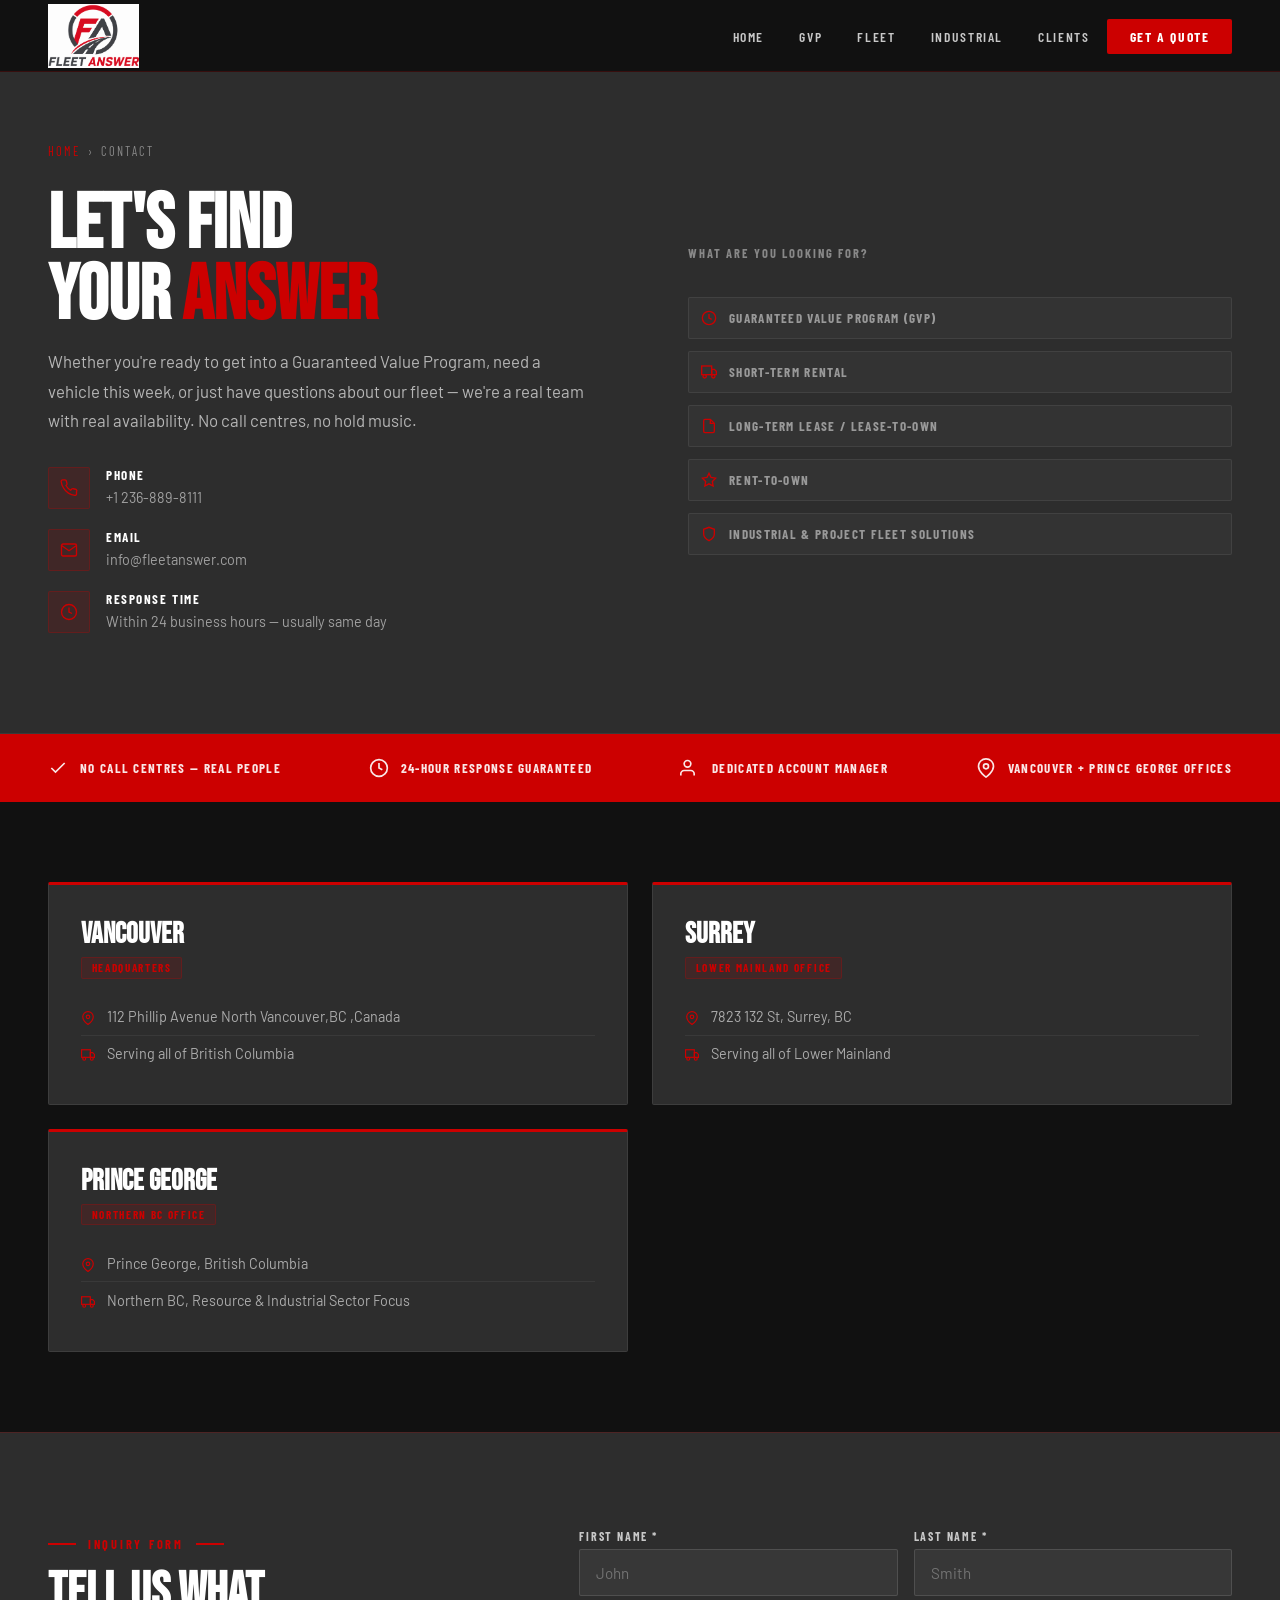
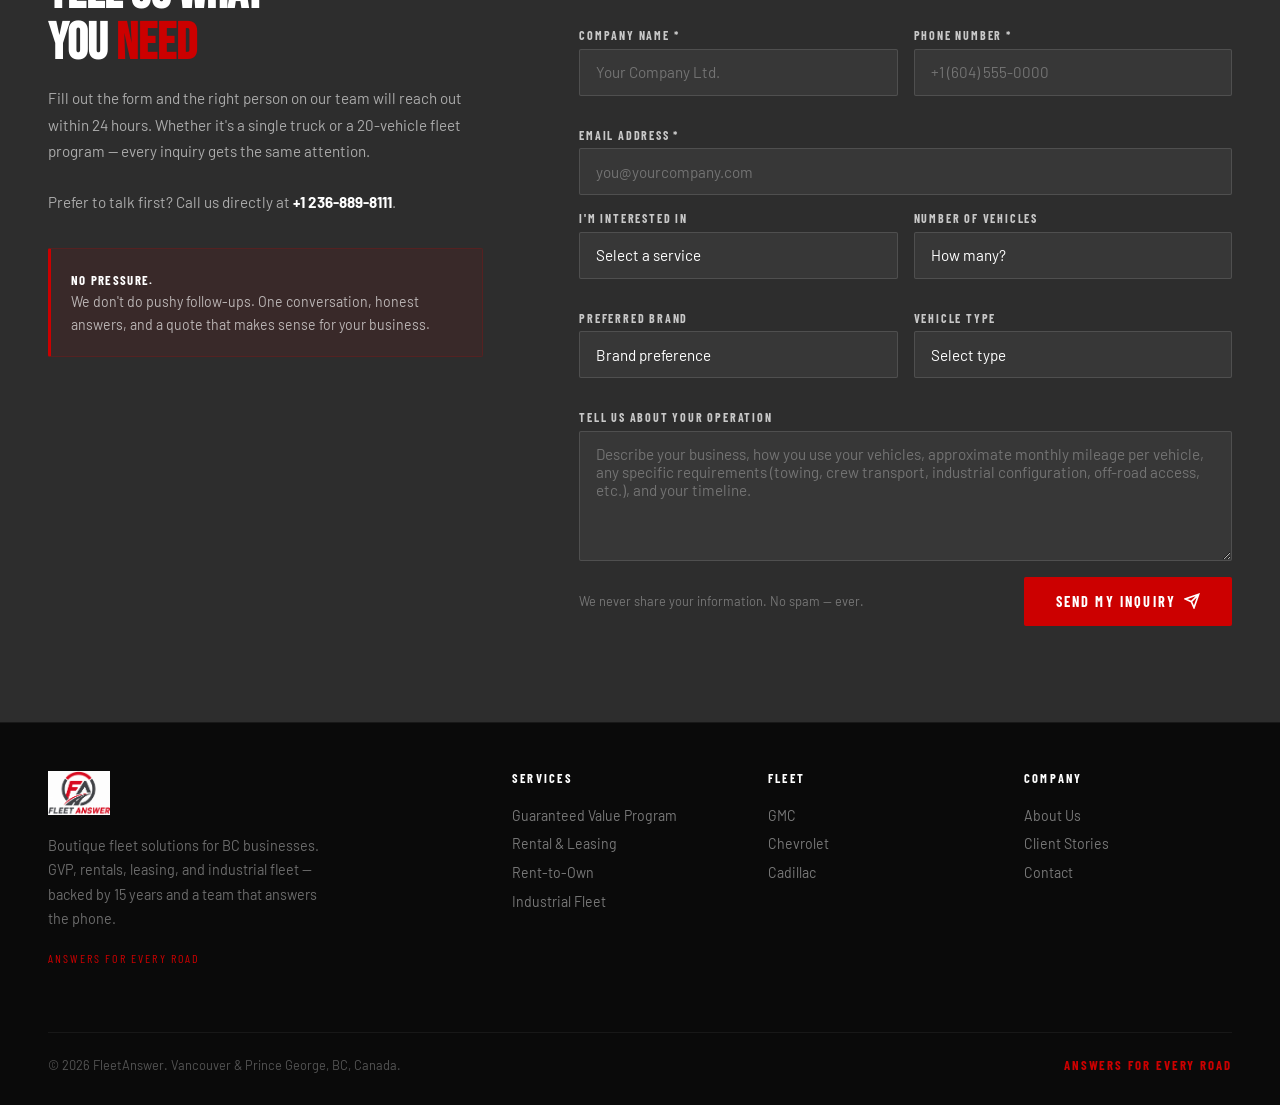
==== contact.html @ 7e9b6f15 "Update contact.html" ====
<!DOCTYPE html>
<html lang="en">
<head>
<meta charset="UTF-8">
<meta name="viewport" content="width=device-width, initial-scale=1.0">
<title>Contact Us — FleetAnswer | Vancouver & Prince George Fleet Solutions</title>
<link rel="stylesheet" href="shared.css">
<style>
  /* HERO */
  .page-hero { background: var(--charcoal); padding: 9rem 3rem 5rem; border-bottom: 1px solid rgba(255,255,255,0.06); }
  .page-hero-inner { max-width: 1300px; margin: 0 auto; display: grid; grid-template-columns: 1fr 1fr; gap: 6rem; align-items: center; }
  .page-hero h1 { font-family: var(--font-display); font-size: clamp(3rem,6vw,6rem); line-height: 0.92; text-transform: uppercase; color: var(--white); margin-bottom: 1rem; }
  .page-hero h1 .accent { color: var(--red); }
  .page-hero p { font-size: 1.05rem; line-height: 1.75; color: rgba(255,255,255,0.65); margin-bottom: 2rem; }
  .breadcrumb { font-family: var(--font-heading); font-size: 0.78rem; letter-spacing: 0.15em; text-transform: uppercase; color: var(--gray-mid); margin-bottom: 2rem; display: flex; align-items: center; gap: 0.5rem; }
  .breadcrumb a { color: var(--red); text-decoration: none; }

  /* CONTACT DETAILS */
  .contact-detail { display: flex; align-items: flex-start; gap: 1rem; margin-bottom: 1.25rem; }
  .cd-icon { width: 42px; height: 42px; flex-shrink: 0; background: rgba(204,0,0,0.12); border: 1px solid rgba(204,0,0,0.25); border-radius: 2px; display: flex; align-items: center; justify-content: center; }
  .cd-icon svg { width: 18px; height: 18px; stroke: var(--red); fill: none; stroke-width: 1.8; }
  .cd-text strong { font-family: var(--font-heading); font-size: 0.82rem; font-weight: 700; letter-spacing: 0.12em; text-transform: uppercase; color: var(--white); display: block; margin-bottom: 0.2rem; }
  .cd-text span { font-size: 0.9rem; color: rgba(255,255,255,0.55); line-height: 1.5; display: block; }
  .cd-text a { color: rgba(255,255,255,0.55); text-decoration: none; transition: color 0.2s; }
  .cd-text a:hover { color: var(--red); }

  /* OFFICES */
  .offices-section { background: var(--black); padding: 5rem 3rem; }
  .offices-inner { max-width: 1300px; margin: 0 auto; display: grid; grid-template-columns: 1fr 1fr; gap: 1.5rem; }
  .office-card { background: var(--charcoal); border: 1px solid rgba(255,255,255,0.08); border-top: 3px solid var(--red); padding: 2rem; border-radius: 2px; }
  .office-card h3 { font-family: var(--font-display); font-size: 1.8rem; text-transform: uppercase; color: var(--white); margin-bottom: 0.25rem; }
  .office-badge { display: inline-block; font-family: var(--font-heading); font-size: 0.7rem; font-weight: 700; letter-spacing: 0.15em; text-transform: uppercase; background: rgba(204,0,0,0.12); color: var(--red); border: 1px solid rgba(204,0,0,0.25); padding: 0.2rem 0.6rem; border-radius: 2px; margin-bottom: 1.25rem; }
  .office-details { list-style: none; }
  .office-details li { display: flex; align-items: flex-start; gap: 0.75rem; padding: 0.6rem 0; border-bottom: 1px solid rgba(255,255,255,0.06); font-size: 0.9rem; color: rgba(255,255,255,0.6); }
  .office-details li:last-child { border-bottom: none; }
  .office-details li svg { width: 14px; height: 14px; stroke: var(--red); fill: none; stroke-width: 2; flex-shrink: 0; margin-top: 3px; }

  /* MAIN FORM SECTION */
  .main-form-section { background: var(--charcoal); padding: 6rem 3rem; border-top: 1px solid rgba(204,0,0,0.2); }
  .main-form-inner { max-width: 1300px; margin: 0 auto; display: grid; grid-template-columns: 1fr 1.5fr; gap: 6rem; align-items: start; }
  .form-intro h2 { font-family: var(--font-display); font-size: clamp(2.2rem,4vw,3.5rem); text-transform: uppercase; color: var(--white); line-height: 1; margin-bottom: 1rem; }
  .form-intro h2 .accent { color: var(--red); }
  .form-intro p { font-size: 0.95rem; line-height: 1.75; color: rgba(255,255,255,0.6); margin-bottom: 1.5rem; }
  .quick-links { display: flex; flex-direction: column; gap: 0.75rem; margin-top: 2rem; }
  .quick-link { display: flex; align-items: center; gap: 0.75rem; text-decoration: none; font-family: var(--font-heading); font-size: 0.82rem; font-weight: 700; letter-spacing: 0.1em; text-transform: uppercase; color: rgba(255,255,255,0.5); transition: color 0.2s; padding: 0.75rem; background: rgba(255,255,255,0.03); border: 1px solid rgba(255,255,255,0.07); border-radius: 2px; }
  .quick-link:hover { color: var(--white); border-color: rgba(204,0,0,0.3); background: rgba(204,0,0,0.06); }
  .quick-link svg { width: 16px; height: 16px; stroke: var(--red); fill: none; stroke-width: 2; flex-shrink: 0; }

  /* RESPONSE PROMISE */
  .promise-bar { background: var(--red); padding: 1.5rem 3rem; }
  .promise-inner { max-width: 1300px; margin: 0 auto; display: flex; justify-content: space-between; align-items: center; gap: 2rem; flex-wrap: wrap; }
  .promise-item { display: flex; align-items: center; gap: 0.75rem; }
  .promise-item svg { width: 20px; height: 20px; stroke: rgba(255,255,255,0.9); fill: none; stroke-width: 2; }
  .promise-item span { font-family: var(--font-heading); font-size: 0.82rem; font-weight: 700; letter-spacing: 0.1em; text-transform: uppercase; color: rgba(255,255,255,0.9); }

  @media (max-width: 1024px) {
    .page-hero-inner { grid-template-columns: 1fr; gap: 3rem; }
    .offices-inner { grid-template-columns: 1fr; }
    .main-form-inner { grid-template-columns: 1fr; gap: 3rem; }
  }
  @media (max-width: 768px) {
    .page-hero { padding: 7rem 1.5rem 4rem; }
    .offices-section, .main-form-section { padding: 4rem 1.5rem; }
    .promise-bar { padding: 1.5rem; }
    .promise-inner { flex-direction: column; align-items: flex-start; gap: 1rem; }
  }
</style>
</head>
<body>
<div class="scroll-progress" id="scrollBar"></div>

<nav>
  <a href="index.html" class="nav-logo">
    <img src="logo.png" alt="FleetAnswers" onerror="this.style.display='none';document.querySelector('.nav-logo-fallback').style.display='block'">
    <span class="nav-logo-fallback" style="display:none;">FLEET<span style="color:var(--red);">ANSWERS</span></span>
  </a>
  <ul class="nav-links">
    <li><a href="index.html">Home</a></li>
    <li><a href="guaranteed-value-program.html">GVP</a></li>
    <li><a href="fleet.html">Fleet</a></li>
    <li><a href="industrial.html">Industrial</a></li>
    <li><a href="testimonials.html">Clients</a></li>
    <li><a href="contact.html" class="nav-cta active">Get a Quote</a></li>
  </ul>
  <button class="hamburger" onclick="openMobileNav()"><span></span><span></span><span></span></button>
</nav>
<div class="mobile-nav" id="mobileNav">
  <button class="mobile-nav-close" onclick="closeMobileNav()">✕</button>
  <a href="index.html" onclick="closeMobileNav()">Home</a>
  <a href="guaranteed-value-program.html" onclick="closeMobileNav()">GVP</a>
  <a href="fleet.html" onclick="closeMobileNav()">Fleet</a>
  <a href="industrial.html" onclick="closeMobileNav()">Industrial</a>
  <a href="testimonials.html" onclick="closeMobileNav()">Clients</a>
  <a href="contact.html" onclick="closeMobileNav()">Get a Quote</a>
</div>

<!-- HERO -->
<section class="page-hero">
  <div class="page-hero-inner">
    <div class="fade-in">
      <div class="breadcrumb"><a href="index.html">Home</a> <span>›</span> <span>Contact</span></div>
      <h1>Let's Find<br>Your <span class="accent">Answer</span></h1>
      <p>Whether you're ready to get into a Guaranteed Value Program, need a vehicle this week, or just have questions about our fleet — we're a real team with real availability. No call centres, no hold music.</p>

      <div class="contact-detail">
        <div class="cd-icon"><svg viewBox="0 0 24 24"><path d="M22 16.92v3a2 2 0 0 1-2.18 2 19.79 19.79 0 0 1-8.63-3.07A19.5 19.5 0 0 1 4.69 12 19.79 19.79 0 0 1 1.57 3.4 2 2 0 0 1 3.54 1.22h3a2 2 0 0 1 2 1.72c.127.96.361 1.903.7 2.81a2 2 0 0 1-.45 2.11L7.91 8.73a16 16 0 0 0 6.29 6.29l1.6-1.57a2 2 0 0 1 2.11-.45c.907.339 1.85.573 2.81.7A2 2 0 0 1 22 16.92z"/></svg></div>
        <div class="cd-text"><strong>Phone</strong><span> +1 236-889-8111</a></span></div>
      </div>
      <div class="contact-detail">
        <div class="cd-icon"><svg viewBox="0 0 24 24"><path d="M4 4h16c1.1 0 2 .9 2 2v12c0 1.1-.9 2-2 2H4c-1.1 0-2-.9-2-2V6c0-1.1.9-2 2-2z"/><polyline points="22,6 12,13 2,6"/></svg></div>
        <div class="cd-text"><strong>Email</strong><span><a href="mailto:info@fleetanswers.ca">info@fleetanswer.com</a></span></div>
      </div>
      <div class="contact-detail">
        <div class="cd-icon"><svg viewBox="0 0 24 24"><circle cx="12" cy="12" r="10"/><polyline points="12 6 12 12 16 14"/></svg></div>
        <div class="cd-text"><strong>Response Time</strong><span>Within 24 business hours — usually same day</span></div>
      </div>
    </div>

    <!-- Quick service links -->
    <div class="fade-in fade-in-delay-1">
      <p style="font-family:var(--font-heading);font-size:0.78rem;font-weight:700;letter-spacing:0.15em;text-transform:uppercase;color:var(--gray-mid);margin-bottom:1rem;">What Are You Looking For?</p>
      <div class="quick-links">
        <a href="guaranteed-value-program.html" class="quick-link">
          <svg viewBox="0 0 24 24"><path d="M12 2C6.48 2 2 6.48 2 12s4.48 10 10 10 10-4.48 10-10S17.52 2 12 2z"/><path d="M12 6v6l4 2"/></svg>
          Guaranteed Value Program (GVP)
        </a>
        <a href="fleet.html" class="quick-link">
          <svg viewBox="0 0 24 24"><rect x="1" y="3" width="15" height="13"/><polygon points="16 8 20 8 23 11 23 16 16 16 16 8"/><circle cx="5.5" cy="18.5" r="2.5"/><circle cx="18.5" cy="18.5" r="2.5"/></svg>
          Short-Term Rental
        </a>
        <a href="fleet.html" class="quick-link">
          <svg viewBox="0 0 24 24"><path d="M14 2H6a2 2 0 0 0-2 2v16a2 2 0 0 0 2 2h12a2 2 0 0 0 2-2V8z"/><polyline points="14 2 14 8 20 8"/></svg>
          Long-Term Lease / Lease-to-Own
        </a>
        <a href="fleet.html" class="quick-link">
          <svg viewBox="0 0 24 24"><path d="M12 2l3.09 6.26L22 9.27l-5 4.87 1.18 6.88L12 17.77l-6.18 3.25L7 14.14 2 9.27l6.91-1.01L12 2z"/></svg>
          Rent-to-Own
        </a>
        <a href="industrial.html" class="quick-link">
          <svg viewBox="0 0 24 24"><path d="M12 22s8-4 8-10V5l-8-3-8 3v7c0 6 8 10 8 10z"/></svg>
          Industrial &amp; Project Fleet Solutions
        </a>
      </div>
    </div>
  </div>
</section>

<!-- PROMISE BAR -->
<div class="promise-bar">
  <div class="promise-inner">
    <div class="promise-item"><svg viewBox="0 0 24 24"><polyline points="20 6 9 17 4 12"/></svg><span>No Call Centres — Real People</span></div>
    <div class="promise-item"><svg viewBox="0 0 24 24"><circle cx="12" cy="12" r="10"/><polyline points="12 6 12 12 16 14"/></svg><span>24-Hour Response Guaranteed</span></div>
    <div class="promise-item"><svg viewBox="0 0 24 24"><path d="M17 21v-2a4 4 0 0 0-4-4H5a4 4 0 0 0-4 4v2"/><circle cx="9" cy="7" r="4"/></svg><span>Dedicated Account Manager</span></div>
    <div class="promise-item"><svg viewBox="0 0 24 24"><path d="M21 10c0 7-9 13-9 13s-9-6-9-13a9 9 0 0 1 18 0z"/><circle cx="12" cy="10" r="3"/></svg><span>Vancouver + Prince George Offices</span></div>
  </div>
</div>

<!-- OFFICES -->
<section class="offices-section">
  <div class="offices-inner">
    <div class="office-card fade-in">
      <h3>Vancouver</h3>
      <span class="office-badge">Headquarters</span>
      <ul class="office-details">
        <li><svg viewBox="0 0 24 24"><path d="M21 10c0 7-9 13-9 13s-9-6-9-13a9 9 0 0 1 18 0z"/><circle cx="12" cy="10" r="3"/></svg>112 Phillip Avenue
North Vancouver,BC ,Canada</li>
        <li><svg viewBox="0 0 24 24"><rect x="1" y="3" width="15" height="13"/><polygon points="16 8 20 8 23 11 23 16 16 16 16 8"/><circle cx="5.5" cy="18.5" r="2.5"/><circle cx="18.5" cy="18.5" r="2.5"/></svg>Serving all of British Columbia</li>
      </ul>
    </div>
    <div class="office-card fade-in fade-in-delay-1">
      <h3>Surrey</h3>
      <span class="office-badge">Lower Mainland Office</span>
      <ul class="office-details">
        <li><svg viewBox="0 0 24 24"><path d="M21 10c0 7-9 13-9 13s-9-6-9-13a9 9 0 0 1 18 0z"/><circle cx="12" cy="10" r="3"/></svg>7823 132 St, Surrey, BC</li>
        <li><svg viewBox="0 0 24 24"><rect x="1" y="3" width="15" height="13"/><polygon points="16 8 20 8 23 11 23 16 16 16 16 8"/><circle cx="5.5" cy="18.5" r="2.5"/><circle cx="18.5" cy="18.5" r="2.5"/></svg>Serving all of Lower Mainland</li>
      </ul>
    </div>
        <div class="office-card fade-in">
      <h3>Prince George</h3>
      <span class="office-badge">Northern BC Office</span>
      <ul class="office-details">
        <li><svg viewBox="0 0 24 24"><path d="M21 10c0 7-9 13-9 13s-9-6-9-13a9 9 0 0 1 18 0z"/><circle cx="12" cy="10" r="3"/></svg>Prince George, British Columbia</li>
        <li><svg viewBox="0 0 24 24"><rect x="1" y="3" width="15" height="13"/><polygon points="16 8 20 8 23 11 23 16 16 16 16 8"/><circle cx="5.5" cy="18.5" r="2.5"/><circle cx="18.5" cy="18.5" r="2.5"/></svg>Northern BC, Resource & Industrial Sector Focus</li>
      </ul>
    </div>
  </div>
</section>

<!-- MAIN INQUIRY FORM -->
<section class="main-form-section" id="inquiry">
  <div class="main-form-inner">
    <div class="form-intro fade-in">
      <div class="section-eyebrow" style="justify-content:flex-start; margin-bottom:1rem;">Inquiry Form</div>
      <h2>Tell Us What<br>You <span class="accent">Need</span></h2>
      <p>Fill out the form and the right person on our team will reach out within 24 hours. Whether it's a single truck or a 20-vehicle fleet program — every inquiry gets the same attention.</p>
      <p>Prefer to talk first? Call us directly at <strong style="color:var(--white);">+1 236-889-8111</strong>.</p>
      <div style="margin-top:2rem; padding:1.25rem; background:rgba(204,0,0,0.08); border:1px solid rgba(204,0,0,0.2); border-left:3px solid var(--red); border-radius:2px;">
        <p style="font-size:0.88rem; color:rgba(255,255,255,0.65); margin:0; line-height:1.6;"><strong style="color:var(--white); font-family:var(--font-heading); font-size:0.8rem; letter-spacing:0.1em; text-transform:uppercase;">No Pressure.</strong><br>We don't do pushy follow-ups. One conversation, honest answers, and a quote that makes sense for your business.</p>
      </div>
    </div>

    <div class="fade-in fade-in-delay-1">
      <div id="formSuccess" class="form-success">
        <h3>Message Received!</h3>
        <p>We'll be in touch within one business day. Thanks for reaching out to FleetAnswer — we're looking forward to connecting.</p>
      </div>
      <!-- 
        ══════════════════════════════════════════════════════════
        GOOGLE FORM INTEGRATION INSTRUCTIONS
        ══════════════════════════════════════════════════════════
        1. Open your Google Form in edit mode
        2. Click the 3-dot menu (⋮) → "Get pre-filled link"
        3. Fill in one sample answer per field, then click "Get Link"
        4. Copy the URL — it will look like:
           https://docs.google.com/forms/d/e/XXXX/viewform?entry.123=...
        5. Replace YOUR_FORM_ID_HERE below with the ID from that URL
        6. Replace each entry.XXXXXX with the actual entry IDs from your form
           (visible in the pre-filled URL you generated above)
        ══════════════════════════════════════════════════════════
      -->
      <form id="contactForm" class="custom-form" onsubmit="handleSubmit(event)">
        <div class="form-row">
          <div class="form-group"><label>First Name *</label><input type="text" name="entry.FIRSTNAME" placeholder="John" required></div>
          <div class="form-group"><label>Last Name *</label><input type="text" name="entry.LASTNAME" placeholder="Smith" required></div>
        </div>
        <div class="form-row">
          <div class="form-group"><label>Company Name *</label><input type="text" name="entry.COMPANY" placeholder="Your Company Ltd." required></div>
          <div class="form-group"><label>Phone Number *</label><input type="tel" name="entry.PHONE" placeholder="+1 (604) 555-0000" required></div>
        </div>
        <div class="form-group"><label>Email Address *</label><input type="email" name="entry.EMAIL" placeholder="you@yourcompany.com" required></div>
        <div class="form-row">
          <div class="form-group">
            <label>I'm Interested In</label>
            <select name="entry.SERVICE">
              <option value="" disabled selected>Select a service</option>
              <option>Guaranteed Value Program (GVP)</option>
              <option>Short-Term Rental</option>
              <option>Long-Term Lease</option>
              <option>Rent-to-Own</option>
              <option>Lease-to-Own</option>
              <option>Industrial Fleet Solution</option>
              <option>General Inquiry</option>
            </select>
          </div>
          <div class="form-group">
            <label>Number of Vehicles</label>
            <select name="entry.NUMVEHICLES">
              <option value="" disabled selected>How many?</option>
              <option>1–2 vehicles</option>
              <option>3–5 vehicles</option>
              <option>6–10 vehicles</option>
              <option>11–20 vehicles</option>
              <option>20+ vehicles</option>
            </select>
          </div>
        </div>
        <div class="form-row">
          <div class="form-group">
            <label>Preferred Brand</label>
            <select name="entry.BRAND">
              <option value="" disabled selected>Brand preference</option>
              <option>GMC (preferred)</option>
              <option>Chevrolet</option>
              <option>Cadillac</option>
              <option>Ford</option>
              <option>No Preference</option>
            </select>
          </div>
          <div class="form-group">
            <label>Vehicle Type</label>
            <select name="entry.VEHICLETYPE">
              <option value="" disabled selected>Select type</option>
              <option>Pickup Truck (1/2 Ton)</option>
              <option>Heavy-Duty Truck (2500/3500)</option>
              <option>SUV / Crew Transport</option>
              <option>Luxury / Executive</option>
              <option>Work Van</option>
              <option>Industrial Configuration</option>
              <option>Mixed Fleet</option>
            </select>
          </div>
        </div>
        <div class="form-group">
          <label>Tell Us About Your Operation</label>
          <textarea name="entry.MESSAGE" placeholder="Describe your business, how you use your vehicles, approximate monthly mileage per vehicle, any specific requirements (towing, crew transport, industrial configuration, off-road access, etc.), and your timeline." style="min-height:130px;"></textarea>
        </div>
        <div class="form-submit-row">
          <span class="form-note">We never share your information. No spam — ever.</span>
          <button type="submit" class="btn-primary">
            Send My Inquiry
            <svg width="16" height="16" viewBox="0 0 24 24" fill="none" stroke="currentColor" stroke-width="2.5"><path d="M22 2L11 13M22 2l-7 20-4-9-9-4 20-7z"/></svg>
          </button>
        </div>
      </form>
    </div>
  </div>
</section>

<!-- FOOTER -->
<footer>
  <div class="footer-inner">
    <div class="footer-brand">
      <img src="logo.png" alt="FleetAnswers" onerror="this.style.display='none'">
      <p>Boutique fleet solutions for BC businesses. GVP, rentals, leasing, and industrial fleet — backed by 15 years and a team that answers the phone.</p>
      <p style="font-family:var(--font-heading);font-size:0.75rem;letter-spacing:0.18em;text-transform:uppercase;color:var(--red);">Answers for Every Road</p>
    </div>
    <div class="footer-col"><h4>Services</h4><ul>
      <li><a href="guaranteed-value-program.html">Guaranteed Value Program</a></li>
      <li><a href="fleet.html">Rental &amp; Leasing</a></li>
      <li><a href="fleet.html">Rent-to-Own</a></li>
      <li><a href="industrial.html">Industrial Fleet</a></li>
    </ul></div>
    <div class="footer-col"><h4>Fleet</h4><ul>
      <li><a href="fleet.html">GMC</a></li><li><a href="fleet.html">Chevrolet</a></li>
      <li><a href="fleet.html">Cadillac</a></li>
    </ul></div>
    <div class="footer-col"><h4>Company</h4><ul>
      <li><a href="index.html">About Us</a></li>
      <li><a href="testimonials.html">Client Stories</a></li>
      <li><a href="contact.html">Contact</a></li>
    </ul></div>
  </div>
  <div class="footer-bottom">
    <p>© 2026 FleetAnswer. Vancouver &amp; Prince George, BC, Canada.</p>
    <span class="footer-tagline">Answers for Every Road</span>
  </div>
</footer>

<script>
  window.addEventListener('scroll', () => { document.getElementById('scrollBar').style.width = (window.scrollY / (document.body.scrollHeight - window.innerHeight) * 100) + '%'; });
  const obs = new IntersectionObserver(e => e.forEach(x => { if(x.isIntersecting) x.target.classList.add('visible'); }), { threshold: 0.08, rootMargin:'0px 0px -40px 0px' });
  document.querySelectorAll('.fade-in').forEach(el => obs.observe(el));
  function openMobileNav() { document.getElementById('mobileNav').classList.add('open'); document.body.style.overflow='hidden'; }
  function closeMobileNav() { document.getElementById('mobileNav').classList.remove('open'); document.body.style.overflow=''; }

  function handleSubmit(e) {
    e.preventDefault();
    const form = document.getElementById('contactForm');

    // ══════════════════════════════════════════════════════════
    // REPLACE THIS URL WITH YOUR GOOGLE FORM ACTION URL
    // Format: https://docs.google.com/forms/d/e/YOUR_FORM_ID/formResponse
    // Also update all name="entry.XXXXXX" values in the form fields above
    // with the actual entry IDs from your Google Form
    // ══════════════════════════════════════════════════════════
    const GOOGLE_FORM_ACTION = 'https://docs.google.com/forms/d/e/YOUR_FORM_ID_HERE/formResponse';

    fetch(GOOGLE_FORM_ACTION, {
      method: 'POST',
      body: new FormData(form),
      mode: 'no-cors'
    }).catch(() => {});

    form.style.display = 'none';
    document.getElementById('formSuccess').classList.add('show');
    window.scrollTo({ top: document.getElementById('inquiry').offsetTop - 100, behavior: 'smooth' });
  }
</script>
</body>
</html>
---- shared.css ----
@import url('https://fonts.googleapis.com/css2?family=Barlow+Condensed:wght@400;600;700;800;900&family=Barlow:wght@300;400;500;600&family=Bebas+Neue&display=swap');

:root {
  --red: #CC0000;
  --red-dark: #990000;
  --charcoal: #2D2D2D;
  --charcoal-mid: #3A3A3A;
  --gray-dark: #4A4A4A;
  --gray-mid: #888;
  --gray-light: #C8C8C8;
  --off-white: #F5F4F2;
  --white: #FFFFFF;
  --black: #111111;
  --font-display: 'Bebas Neue', 'Barlow Condensed', sans-serif;
  --font-heading: 'Barlow Condensed', sans-serif;
  --font-body: 'Barlow', sans-serif;
}

*, *::before, *::after { box-sizing: border-box; margin: 0; padding: 0; }
html { scroll-behavior: smooth; font-size: 16px; }
body { font-family: var(--font-body); background: var(--black); color: var(--white); overflow-x: hidden; }

/* ─── NAV ─── */
nav {
  position: fixed; top: 0; left: 0; right: 0; z-index: 1000;
  background: rgba(17,17,17,0.96); backdrop-filter: blur(14px);
  border-bottom: 1px solid rgba(204,0,0,0.2);
  padding: 0 3rem; height: 72px;
  display: flex; align-items: center; justify-content: space-between;
}
.nav-logo { display: flex; align-items: center; gap: 0.75rem; text-decoration: none; }
.nav-logo img { height: 64px; width: auto; }
.nav-logo-fallback { font-family: var(--font-display); font-size: 1.7rem; letter-spacing: 0.05em; color: var(--white); }
.nav-logo-fallback span { color: var(--red); }
.nav-links { display: flex; gap: 0; list-style: none; align-items: center; }
.nav-links a {
  font-family: var(--font-heading); font-size: 0.85rem; font-weight: 600;
  letter-spacing: 0.12em; text-transform: uppercase; color: var(--gray-light);
  text-decoration: none; padding: 0.5rem 1.1rem; transition: color 0.2s; position: relative;
}
.nav-links a::after {
  content: ''; position: absolute; bottom: -1px; left: 50%; right: 50%;
  height: 2px; background: var(--red); transition: left 0.25s, right 0.25s;
}
.nav-links a:hover, .nav-links a.active { color: var(--white); }
.nav-links a:hover::after, .nav-links a.active::after { left: 1.1rem; right: 1.1rem; }
.nav-cta {
  background: var(--red) !important; color: var(--white) !important;
  padding: 0.55rem 1.4rem !important; border-radius: 2px;
  font-weight: 700 !important; letter-spacing: 0.1em;
  transition: background 0.2s !important;
}
.nav-cta:hover { background: var(--red-dark) !important; }
.nav-cta::after { display: none !important; }
.hamburger { display: none; flex-direction: column; gap: 5px; cursor: pointer; background: none; border: none; padding: 4px; }
.hamburger span { display: block; width: 24px; height: 2px; background: var(--white); }

/* MOBILE NAV */
.mobile-nav {
  display: none; position: fixed; inset: 0;
  background: rgba(17,17,17,0.98); z-index: 999;
  flex-direction: column; align-items: center; justify-content: center;
  padding-top: 72px;
}
.mobile-nav.open { display: flex; }
.mobile-nav a {
  font-family: var(--font-display); font-size: 2.5rem;
  letter-spacing: 0.05em; text-transform: uppercase;
  color: var(--white); text-decoration: none; padding: 0.5rem 2rem; transition: color 0.2s;
}
.mobile-nav a:hover { color: var(--red); }
.mobile-nav-close { position: absolute; top: 1.5rem; right: 1.5rem; background: none; border: none; color: var(--white); font-size: 1.5rem; cursor: pointer; padding: 0.5rem; }

/* SCROLL PROGRESS */
.scroll-progress { position: fixed; top: 72px; left: 0; height: 2px; background: var(--red); z-index: 999; width: 0%; transition: width 0.1s; }

/* ─── BUTTONS ─── */
.btn-primary {
  display: inline-flex; align-items: center; gap: 0.5rem;
  background: var(--red); color: var(--white);
  font-family: var(--font-heading); font-size: 0.9rem; font-weight: 700;
  letter-spacing: 0.15em; text-transform: uppercase; text-decoration: none;
  padding: 1rem 2rem; border-radius: 2px; border: none; cursor: pointer;
  transition: background 0.2s, transform 0.1s;
}
.btn-primary:hover { background: var(--red-dark); transform: translateY(-1px); }
.btn-outline {
  display: inline-flex; align-items: center; gap: 0.5rem;
  background: transparent; color: var(--white);
  font-family: var(--font-heading); font-size: 0.9rem; font-weight: 700;
  letter-spacing: 0.15em; text-transform: uppercase; text-decoration: none;
  padding: 1rem 2rem; border-radius: 2px; border: 1.5px solid rgba(255,255,255,0.35); cursor: pointer;
  transition: border-color 0.2s, background 0.2s;
}
.btn-outline:hover { border-color: var(--white); background: rgba(255,255,255,0.06); }

/* ─── SECTION HEADERS ─── */
.section-header { text-align: center; margin-bottom: 4rem; }
.section-eyebrow {
  display: inline-flex; align-items: center; gap: 0.75rem;
  font-family: var(--font-heading); font-size: 0.78rem; font-weight: 700;
  letter-spacing: 0.22em; text-transform: uppercase; color: var(--red); margin-bottom: 1rem;
}
.section-eyebrow::before, .section-eyebrow::after { content: ''; display: block; width: 28px; height: 1.5px; background: var(--red); }
.section-title { font-family: var(--font-display); font-size: clamp(2.5rem, 5vw, 4.5rem); line-height: 0.95; letter-spacing: 0.02em; text-transform: uppercase; color: var(--white); }
.section-title .accent { color: var(--red); }
.section-sub { font-size: 1.05rem; color: var(--gray-mid); margin-top: 1rem; line-height: 1.6; max-width: 600px; margin-left: auto; margin-right: auto; }

/* ─── FORMS ─── */
.form-row { display: grid; grid-template-columns: 1fr 1fr; gap: 1rem; margin-bottom: 1rem; }
.form-group { display: flex; flex-direction: column; gap: 0.4rem; margin-bottom: 1rem; }
.form-group label { font-family: var(--font-heading); font-size: 0.75rem; font-weight: 700; letter-spacing: 0.15em; text-transform: uppercase; color: var(--gray-light); }
.form-group input, .form-group select, .form-group textarea {
  background: rgba(255,255,255,0.05); border: 1px solid rgba(255,255,255,0.12);
  border-radius: 2px; color: var(--white); font-family: var(--font-body); font-size: 0.95rem;
  padding: 0.85rem 1rem; outline: none; transition: border-color 0.2s, background 0.2s; width: 100%; -webkit-appearance: none;
}
.form-group select option { background: var(--charcoal); color: var(--white); }
.form-group input:focus, .form-group select:focus, .form-group textarea:focus { border-color: var(--red); background: rgba(204,0,0,0.06); }
.form-group input::placeholder, .form-group textarea::placeholder { color: rgba(255,255,255,0.3); }
.form-group textarea { resize: vertical; min-height: 110px; }
.form-submit-row { display: flex; align-items: center; justify-content: space-between; margin-top: 0.5rem; flex-wrap: wrap; gap: 1rem; }
.form-note { font-size: 0.8rem; color: rgba(255,255,255,0.35); }
.form-success { display: none; text-align: center; padding: 3rem 2rem; }
.form-success.show { display: block; }
.form-success h3 { font-family: var(--font-display); font-size: 2.5rem; text-transform: uppercase; color: var(--white); margin-bottom: 0.5rem; }
.form-success p { color: rgba(255,255,255,0.6); font-size: 0.95rem; }

/* ─── FOOTER ─── */
footer { background: #0A0A0A; border-top: 1px solid rgba(255,255,255,0.06); padding: 3rem 3rem 2rem; }
.footer-inner { max-width: 1300px; margin: 0 auto; display: grid; grid-template-columns: 2fr 1fr 1fr 1fr; gap: 3rem; margin-bottom: 3rem; }
.footer-brand img { height: 44px; }
.footer-brand p { font-size: 0.9rem; line-height: 1.7; color: rgba(255,255,255,0.4); margin: 1rem 0; max-width: 280px; }
.footer-col h4 { font-family: var(--font-heading); font-size: 0.78rem; font-weight: 700; letter-spacing: 0.18em; text-transform: uppercase; color: var(--white); margin-bottom: 1.25rem; }
.footer-col ul { list-style: none; }
.footer-col ul li { margin-bottom: 0.6rem; }
.footer-col ul a { font-size: 0.88rem; color: rgba(255,255,255,0.45); text-decoration: none; transition: color 0.2s; }
.footer-col ul a:hover { color: var(--red); }
.footer-bottom { border-top: 1px solid rgba(255,255,255,0.06); padding-top: 1.5rem; display: flex; justify-content: space-between; align-items: center; flex-wrap: wrap; gap: 1rem; }
.footer-bottom p { font-size: 0.8rem; color: rgba(255,255,255,0.3); }
.footer-tagline { font-family: var(--font-heading); font-size: 0.8rem; font-weight: 700; letter-spacing: 0.15em; text-transform: uppercase; color: var(--red); }

/* ─── ANIMATIONS ─── */
.fade-in { opacity: 0; transform: translateY(24px); transition: opacity 0.65s, transform 0.65s; }
.fade-in.visible { opacity: 1; transform: translateY(0); }
.fade-in-delay-1 { transition-delay: 0.1s; }
.fade-in-delay-2 { transition-delay: 0.2s; }
.fade-in-delay-3 { transition-delay: 0.3s; }

/* SECTION DIVIDER */
.section-divider { height: 1px; background: linear-gradient(to right, transparent, rgba(204,0,0,0.3), transparent); }

/* ─── RESPONSIVE ─── */
@media (max-width: 768px) {
  nav { padding: 0 1.5rem; }
  .nav-links { display: none; }
  .hamburger { display: flex; }
  footer { padding: 2rem 1.5rem; }
  .footer-inner { grid-template-columns: 1fr; gap: 2rem; }
  .form-row { grid-template-columns: 1fr; }
}
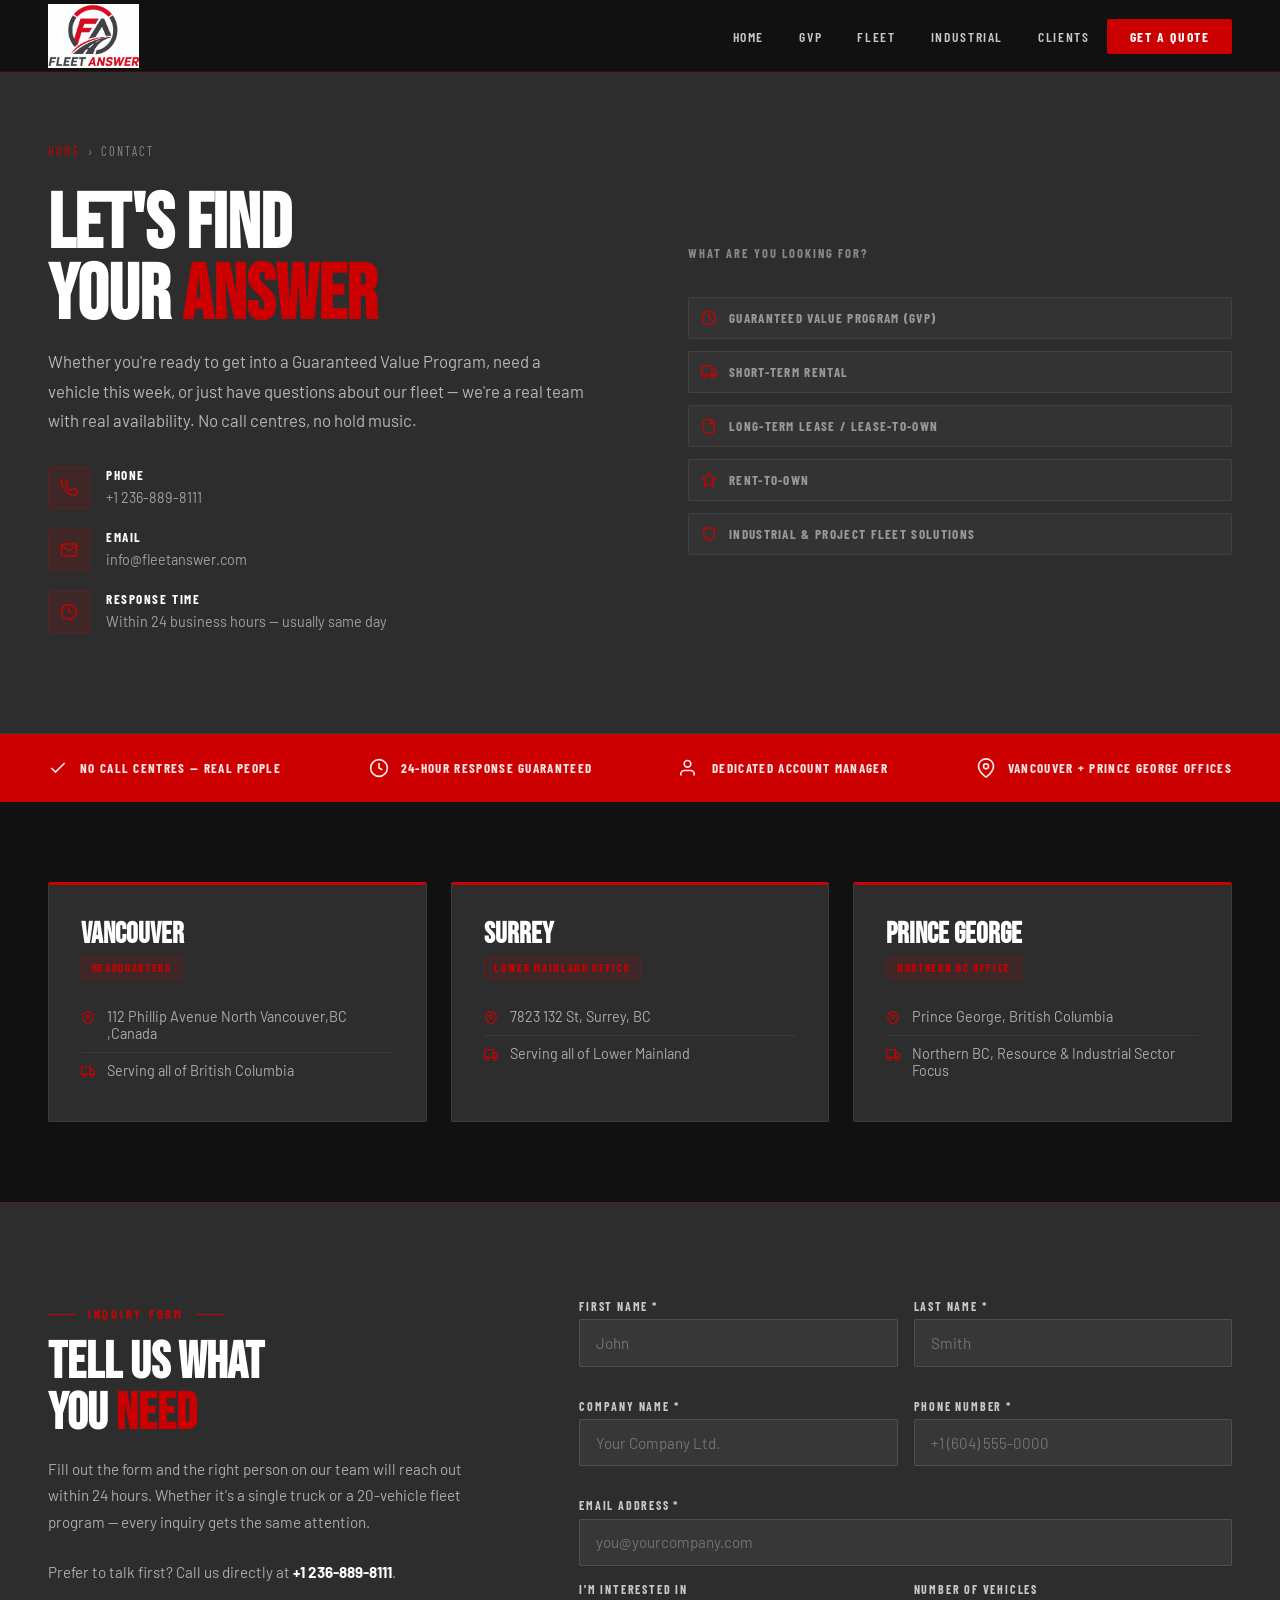
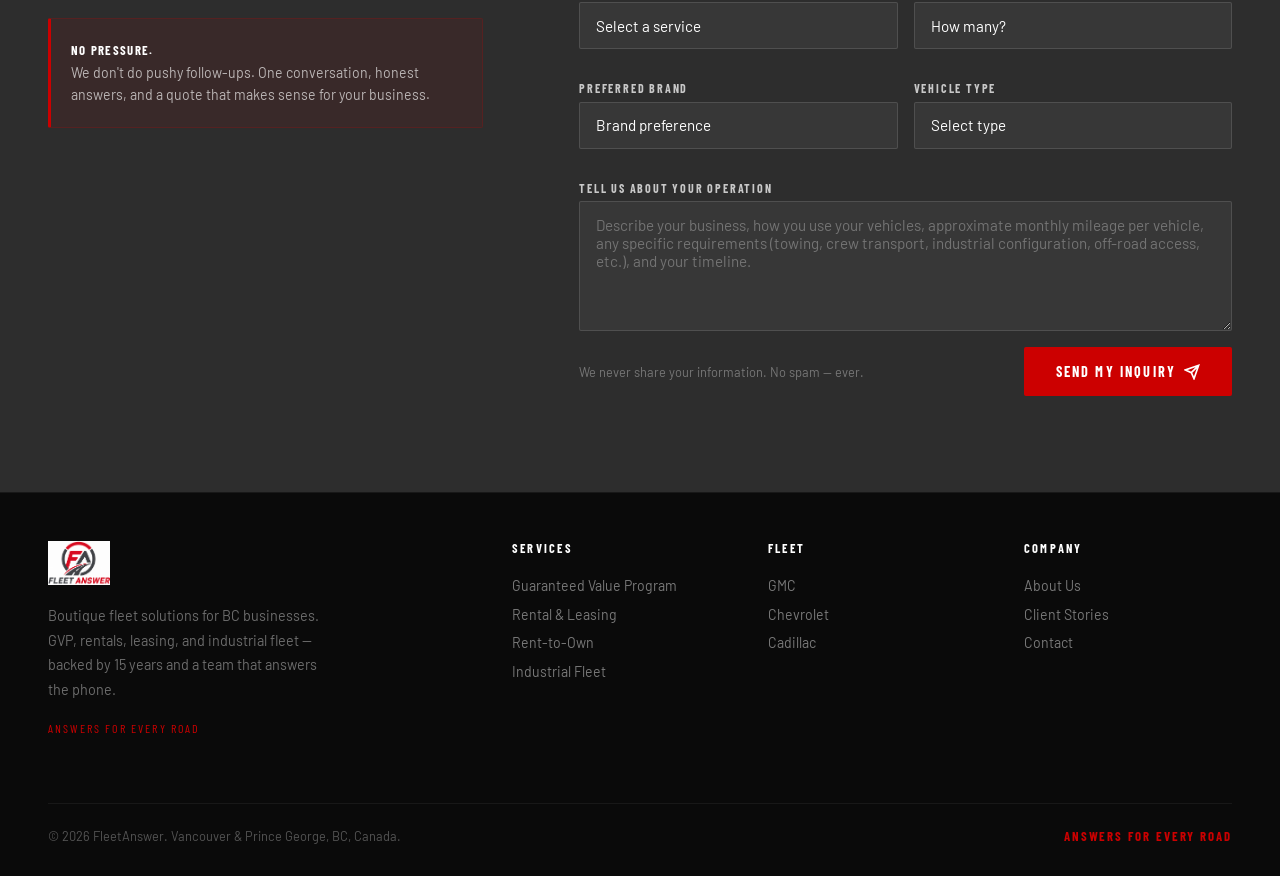
==== commit 9b2ad31e: "Update contact.html" ====
--- a/contact.html
+++ b/contact.html
@@ -26,7 +26,7 @@
 
   /* OFFICES */
   .offices-section { background: var(--black); padding: 5rem 3rem; }
-  .offices-inner { max-width: 1300px; margin: 0 auto; display: grid; grid-template-columns: 1fr 1fr; gap: 1.5rem; }
+  .offices-inner { max-width: 1300px; margin: 0 auto; display: grid; grid-template-columns: 1fr 1fr 1fr; gap: 1.5rem; }
   .office-card { background: var(--charcoal); border: 1px solid rgba(255,255,255,0.08); border-top: 3px solid var(--red); padding: 2rem; border-radius: 2px; }
   .office-card h3 { font-family: var(--font-display); font-size: 1.8rem; text-transform: uppercase; color: var(--white); margin-bottom: 0.25rem; }
   .office-badge { display: inline-block; font-family: var(--font-heading); font-size: 0.7rem; font-weight: 700; letter-spacing: 0.15em; text-transform: uppercase; background: rgba(204,0,0,0.12); color: var(--red); border: 1px solid rgba(204,0,0,0.25); padding: 0.2rem 0.6rem; border-radius: 2px; margin-bottom: 1.25rem; }
@@ -262,7 +262,6 @@
               <option>GMC (preferred)</option>
               <option>Chevrolet</option>
               <option>Cadillac</option>
-              <option>Ford</option>
               <option>No Preference</option>
             </select>
           </div>
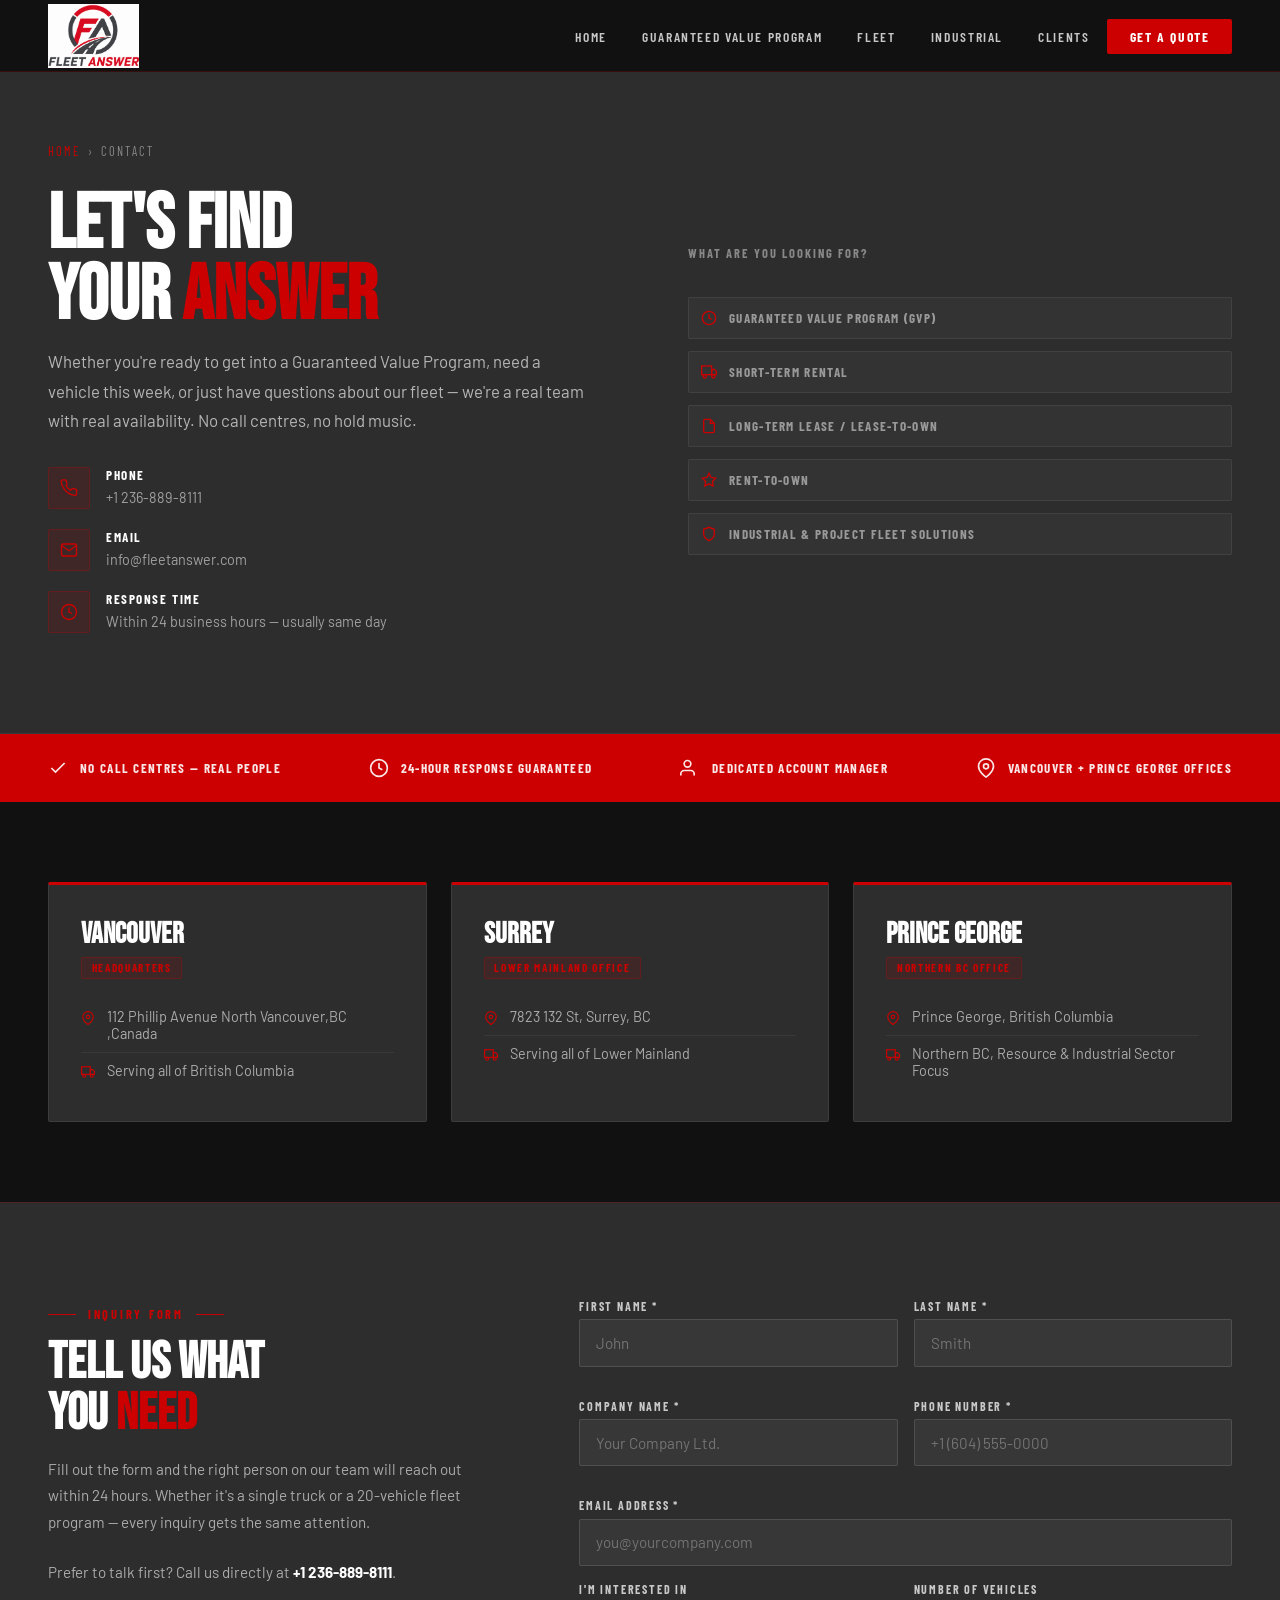
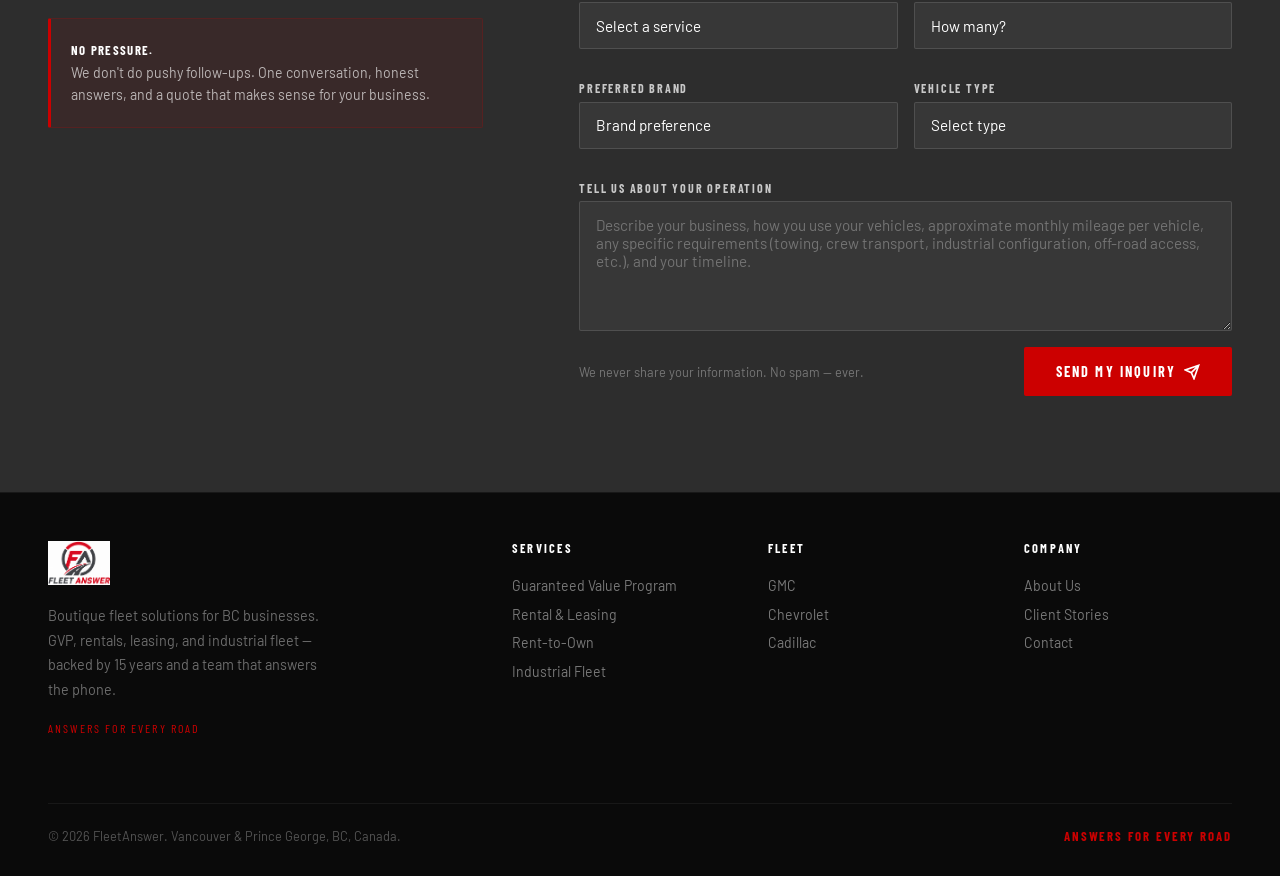
==== commit ca22341a: "Update contact.html" ====
--- a/contact.html
+++ b/contact.html
@@ -76,7 +76,7 @@
   </a>
   <ul class="nav-links">
     <li><a href="index.html">Home</a></li>
-    <li><a href="guaranteed-value-program.html">GVP</a></li>
+    <li><a href="guaranteed-value-program.html">Guaranteed Value Program</a></li>
     <li><a href="fleet.html">Fleet</a></li>
     <li><a href="industrial.html">Industrial</a></li>
     <li><a href="testimonials.html">Clients</a></li>
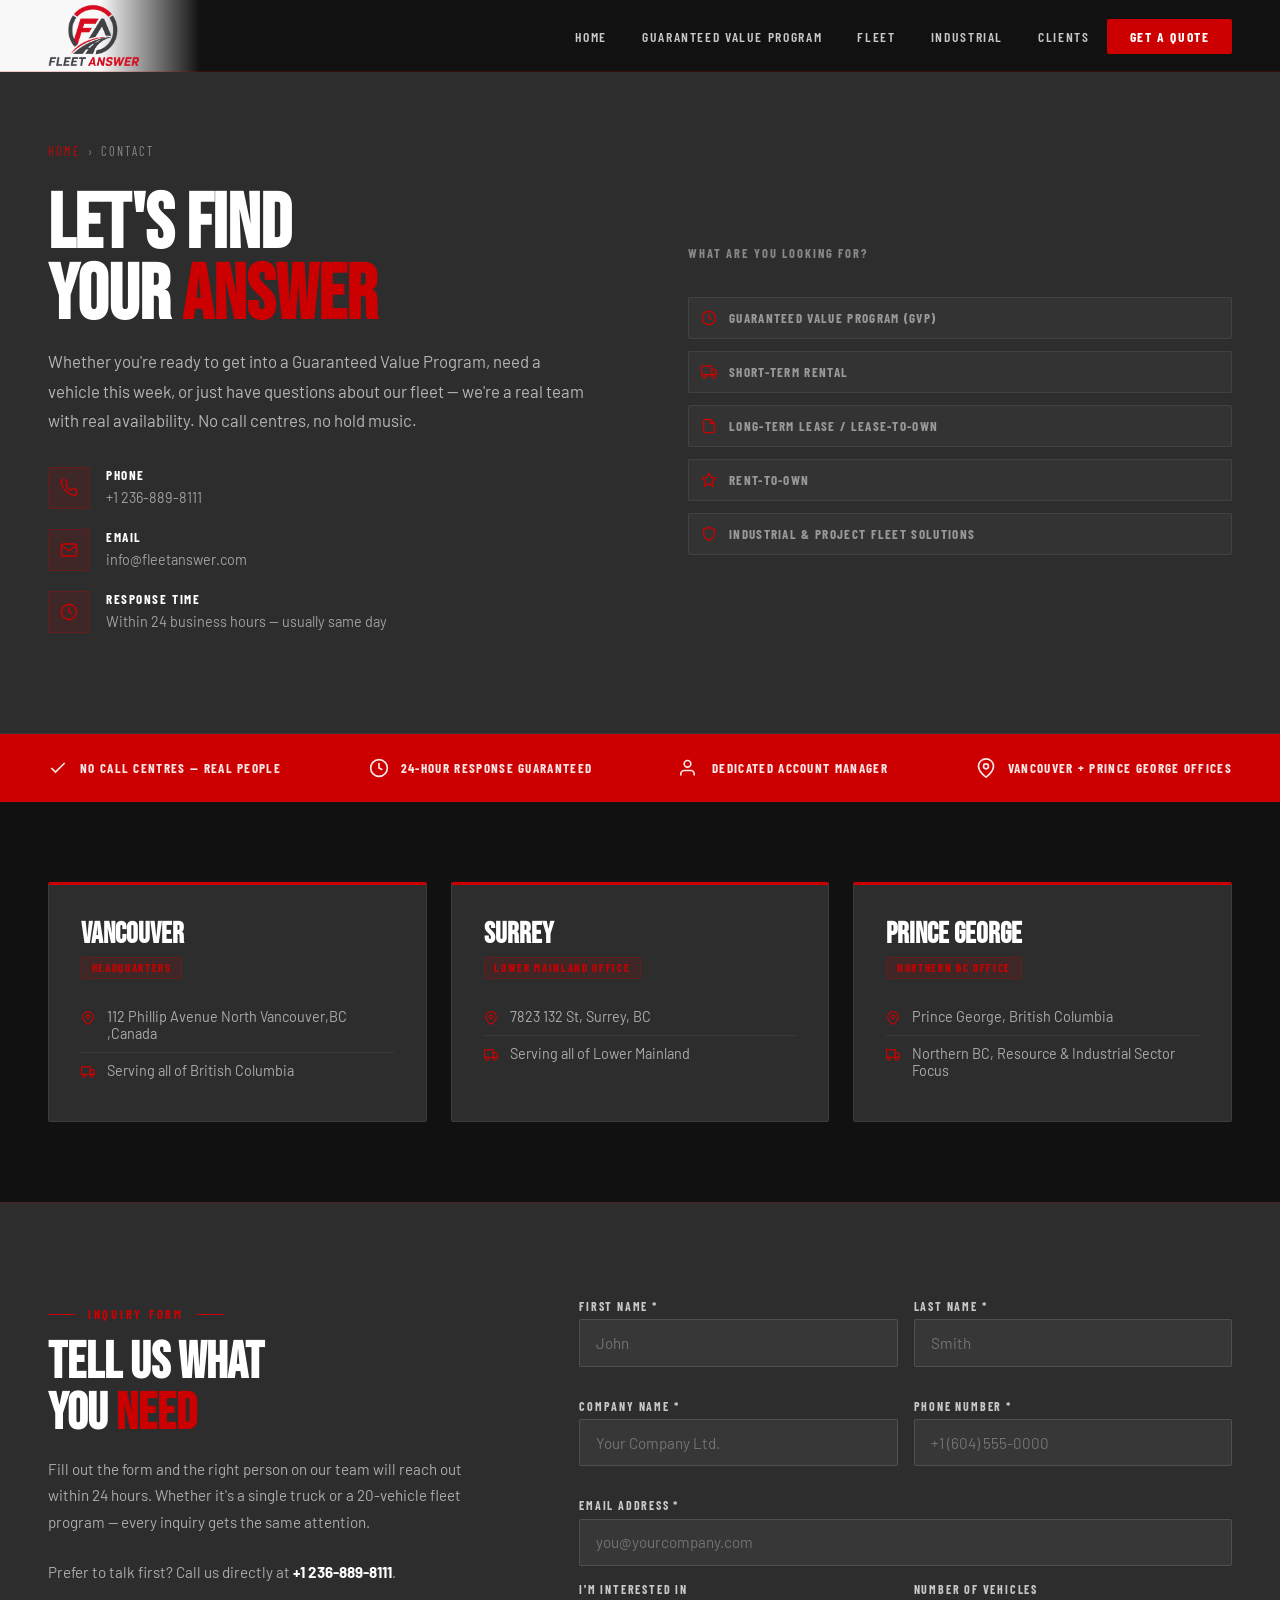
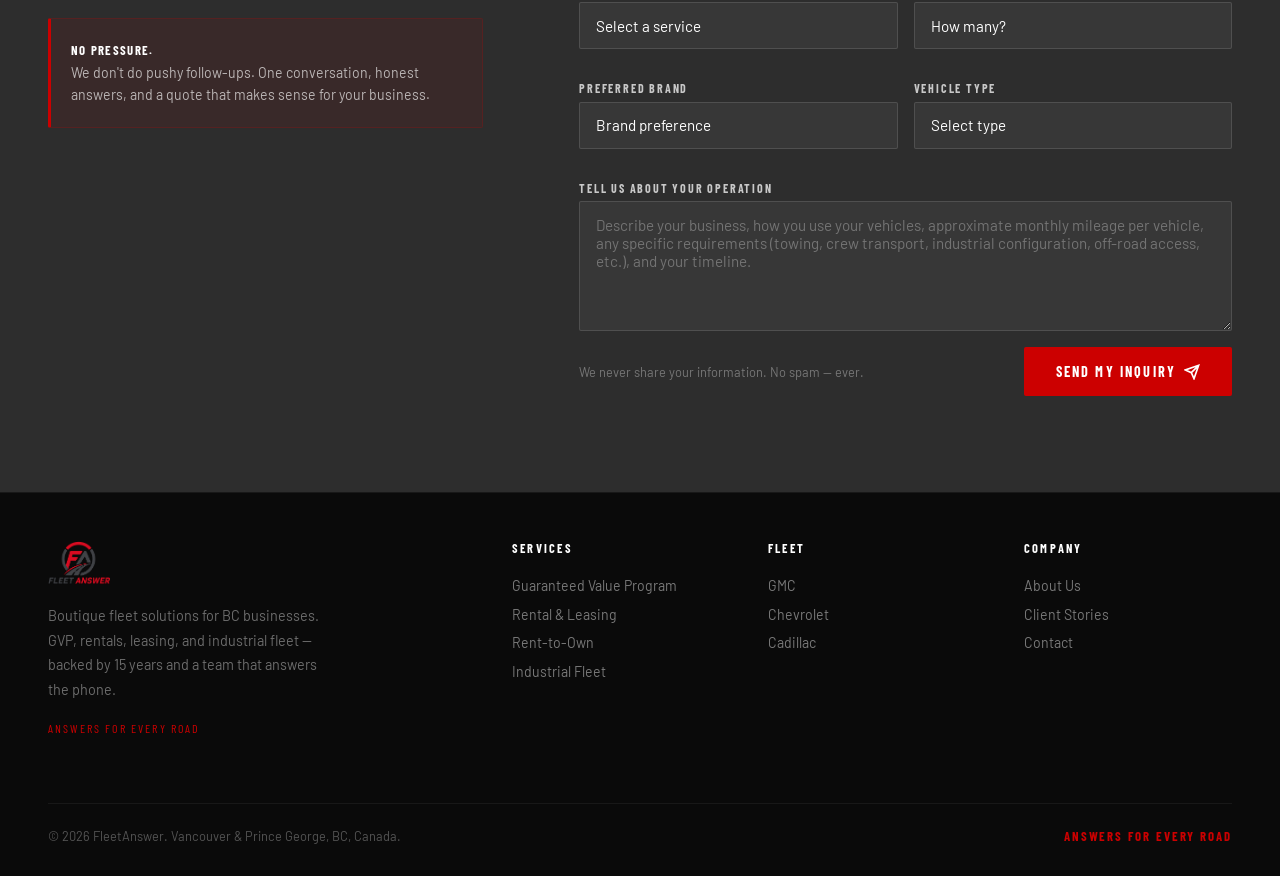
==== commit 0be02467: "Update contact.html" ====
--- a/contact.html
+++ b/contact.html
@@ -220,18 +220,18 @@
       -->
       <form id="contactForm" class="custom-form" onsubmit="handleSubmit(event)">
         <div class="form-row">
-          <div class="form-group"><label>First Name *</label><input type="text" name="entry.FIRSTNAME" placeholder="John" required></div>
-          <div class="form-group"><label>Last Name *</label><input type="text" name="entry.LASTNAME" placeholder="Smith" required></div>
+          <div class="form-group"><label>First Name *</label><input type="text" name="entry.2005620554" placeholder="John" required></div>
+          <div class="form-group"><label>Last Name *</label><input type="text" name="entry.139924197" placeholder="Smith" required></div>
         </div>
         <div class="form-row">
-          <div class="form-group"><label>Company Name *</label><input type="text" name="entry.COMPANY" placeholder="Your Company Ltd." required></div>
-          <div class="form-group"><label>Phone Number *</label><input type="tel" name="entry.PHONE" placeholder="+1 (604) 555-0000" required></div>
-        </div>
-        <div class="form-group"><label>Email Address *</label><input type="email" name="entry.EMAIL" placeholder="you@yourcompany.com" required></div>
+          <div class="form-group"><label>Company Name *</label><input type="text" name="entry.1974749475" placeholder="Your Company Ltd." required></div>
+          <div class="form-group"><label>Phone Number *</label><input type="tel" name="entry.1166974658" placeholder="+1 (604) 555-0000" required></div>
+        </div>
+        <div class="form-group"><label>Email Address *</label><input type="email" name="entry.1045781291" placeholder="you@yourcompany.com" required></div>
         <div class="form-row">
           <div class="form-group">
             <label>I'm Interested In</label>
-            <select name="entry.SERVICE">
+            <select name="entry.1065046570">
               <option value="" disabled selected>Select a service</option>
               <option>Guaranteed Value Program (GVP)</option>
               <option>Short-Term Rental</option>
@@ -244,7 +244,7 @@
           </div>
           <div class="form-group">
             <label>Number of Vehicles</label>
-            <select name="entry.NUMVEHICLES">
+            <select name="entry.987347199">
               <option value="" disabled selected>How many?</option>
               <option>1–2 vehicles</option>
               <option>3–5 vehicles</option>
@@ -257,7 +257,7 @@
         <div class="form-row">
           <div class="form-group">
             <label>Preferred Brand</label>
-            <select name="entry.BRAND">
+            <select name="entry.1087793646">
               <option value="" disabled selected>Brand preference</option>
               <option>GMC (preferred)</option>
               <option>Chevrolet</option>
@@ -267,7 +267,7 @@
           </div>
           <div class="form-group">
             <label>Vehicle Type</label>
-            <select name="entry.VEHICLETYPE">
+            <select name="entry.240415316">
               <option value="" disabled selected>Select type</option>
               <option>Pickup Truck (1/2 Ton)</option>
               <option>Heavy-Duty Truck (2500/3500)</option>
@@ -281,7 +281,7 @@
         </div>
         <div class="form-group">
           <label>Tell Us About Your Operation</label>
-          <textarea name="entry.MESSAGE" placeholder="Describe your business, how you use your vehicles, approximate monthly mileage per vehicle, any specific requirements (towing, crew transport, industrial configuration, off-road access, etc.), and your timeline." style="min-height:130px;"></textarea>
+          <textarea name="entry.839337160" placeholder="Describe your business, how you use your vehicles, approximate monthly mileage per vehicle, any specific requirements (towing, crew transport, industrial configuration, off-road access, etc.), and your timeline." style="min-height:130px;"></textarea>
         </div>
         <div class="form-submit-row">
           <span class="form-note">We never share your information. No spam — ever.</span>
@@ -342,8 +342,8 @@
     // Also update all name="entry.XXXXXX" values in the form fields above
     // with the actual entry IDs from your Google Form
     // ══════════════════════════════════════════════════════════
-    const GOOGLE_FORM_ACTION = 'https://docs.google.com/forms/d/e/YOUR_FORM_ID_HERE/formResponse';
-
+    const GOOGLE_FORM_ACTION = 'https://docs.google.com/forms/d/e/1FAIpQLSfjlK1K3KBOsAe2lztHD0Rk4ZYugLPtCX3ATGyiXYwPTKdVxQ/formResponse';
+    
     fetch(GOOGLE_FORM_ACTION, {
       method: 'POST',
       body: new FormData(form),
--- a/shared.css
+++ b/shared.css
@@ -23,7 +23,7 @@
 /* ─── NAV ─── */
 nav {
   position: fixed; top: 0; left: 0; right: 0; z-index: 1000;
-  background: rgba(17,17,17,0.96); backdrop-filter: blur(14px);
+  background: linear-gradient(to right, rgba(255,255,255,0.97) 100px, rgba(17,17,17,0.96) 200px); backdrop-filter: blur(14px);
   border-bottom: 1px solid rgba(204,0,0,0.2);
   padding: 0 3rem; height: 72px;
   display: flex; align-items: center; justify-content: space-between;
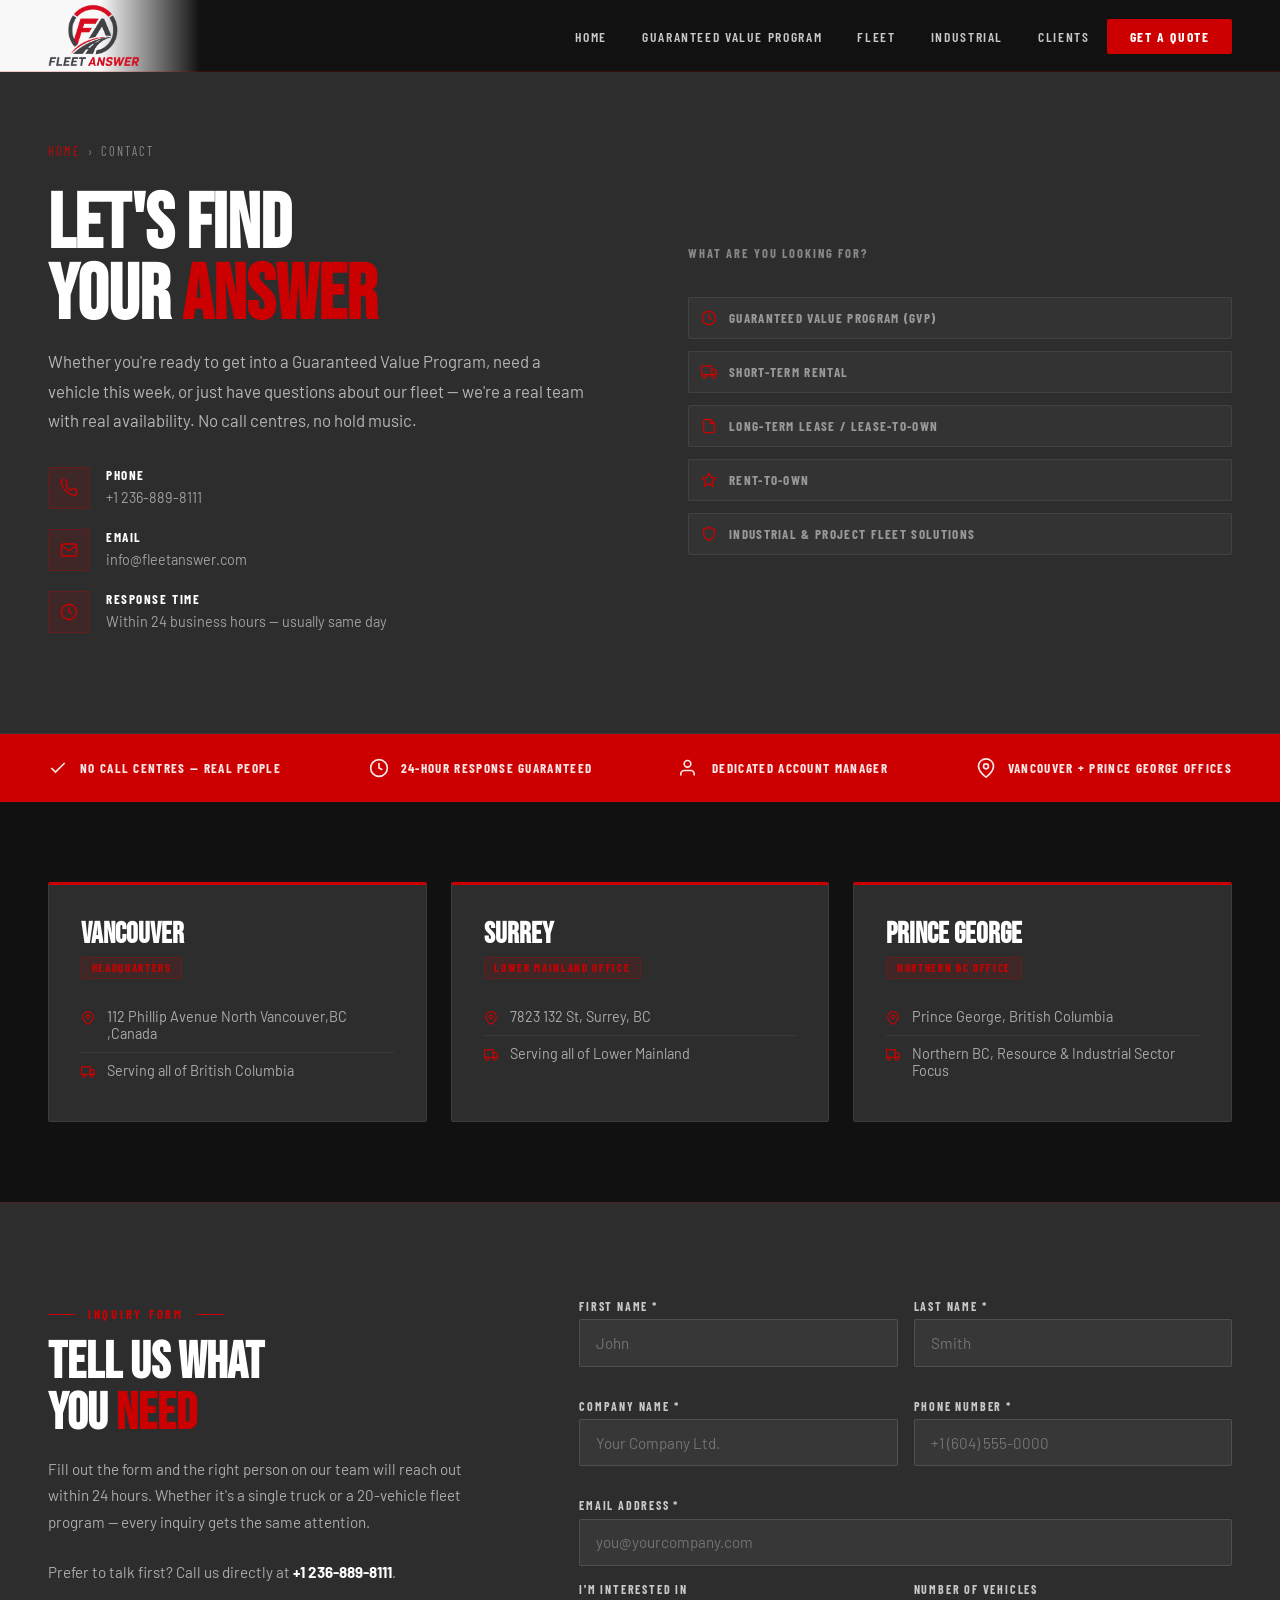
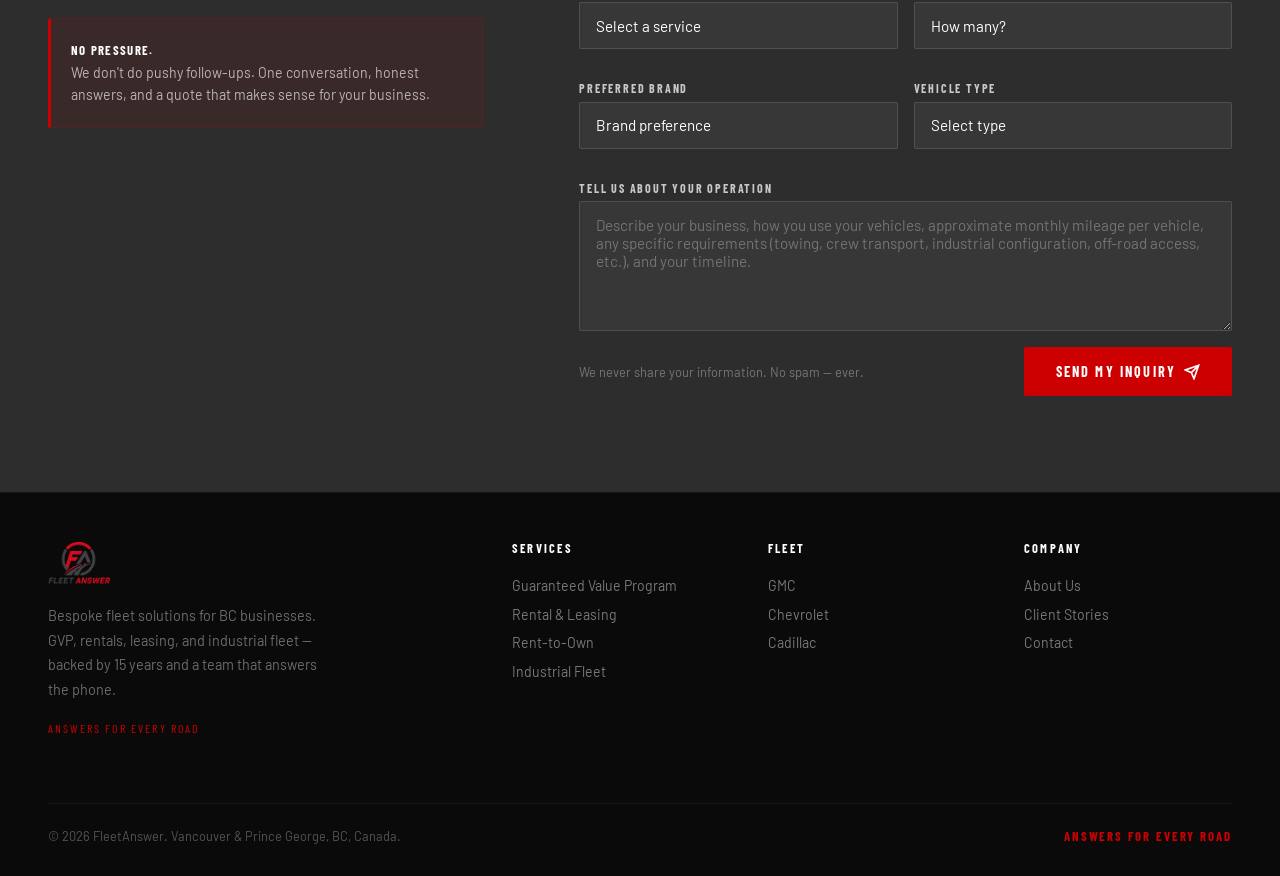
==== commit b87b8c52: "Update contact.html" ====
--- a/contact.html
+++ b/contact.html
@@ -300,7 +300,7 @@
   <div class="footer-inner">
     <div class="footer-brand">
       <img src="logo.png" alt="FleetAnswers" onerror="this.style.display='none'">
-      <p>Boutique fleet solutions for BC businesses. GVP, rentals, leasing, and industrial fleet — backed by 15 years and a team that answers the phone.</p>
+      <p>Bespoke fleet solutions for BC businesses. GVP, rentals, leasing, and industrial fleet — backed by 15 years and a team that answers the phone.</p>
       <p style="font-family:var(--font-heading);font-size:0.75rem;letter-spacing:0.18em;text-transform:uppercase;color:var(--red);">Answers for Every Road</p>
     </div>
     <div class="footer-col"><h4>Services</h4><ul>
